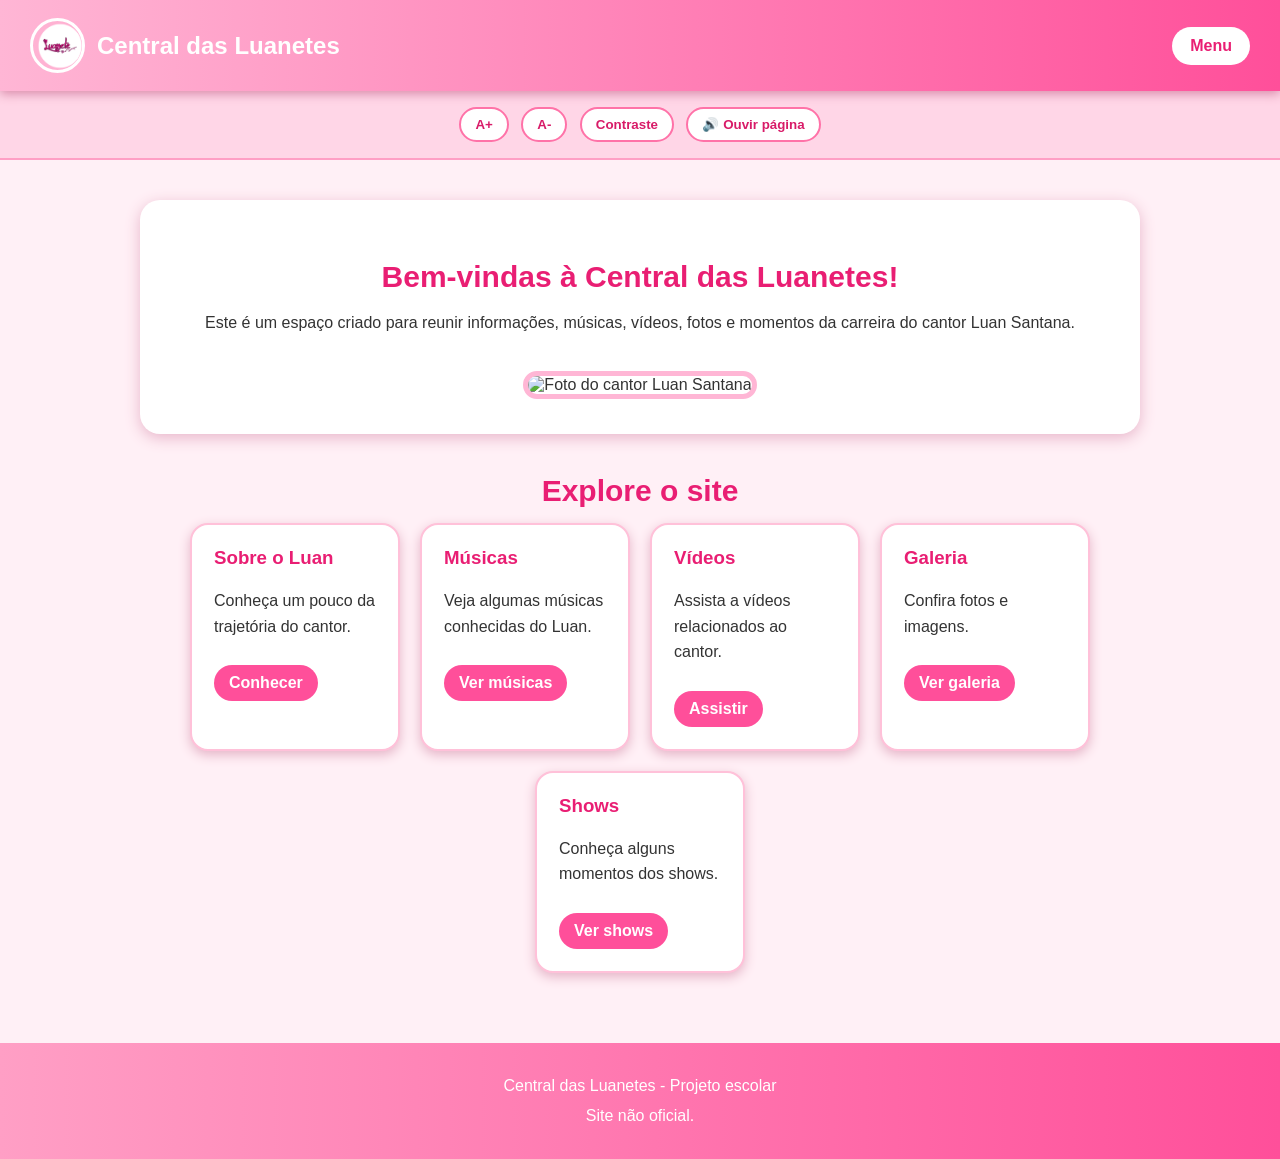
==== index.html @ 30ce3832 "feat(home): introduce inclusive home page for Luan Santana project" ====
<!DOCTYPE html>
<html lang="pt-BR">

<head>
    <meta charset="UTF-8">
    <meta name="viewport" content="width=device-width, initial-scale=1.0">
    <title>Central das Luanetes</title>
    <link rel="stylesheet" href="style.css">
</head>

<body>

    <a class="pular-conteudo" href="#conteudo">
        Pular para o conteúdo
    </a>

    <header>

        <div class="logo">
            <img src="imagens/logo.png" alt="Logo da Central das Luanetes">
            <h1>Central das Luanetes</h1>
        </div>

        <button
            id="btn-menu"
            aria-expanded="false"
            aria-controls="menu-principal"
            aria-label="Abrir menu de navegação">
            Menu
        </button>

        <nav
            id="menu-principal"
            class="menu"
            aria-hidden="true"
            aria-label="Menu principal">

            <ul>
                <li><a href="index.html">Início</a></li>
                <li><a href="luan.html">Sobre o Luan</a></li>
                <li><a href="musicas.html">Músicas</a></li>
                <li><a href="videos.html">Vídeos</a></li>
                <li><a href="galeria.html">Galeria</a></li>
                <li><a href="shows.html">Shows</a></li>
            </ul>

        </nav>

    </header>

    <section class="acessibilidade" aria-label="Controles de acessibilidade">

        <button id="aumentar-fonte" aria-label="Aumentar tamanho da fonte">
            A+
        </button>

        <button id="diminuir-fonte" aria-label="Diminuir tamanho da fonte">
            A-
        </button>

        <button id="contraste" aria-label="Ativar ou desativar alto contraste">
            Contraste
        </button>
        
        <!--ver como isso vai funcionar-->
        <button id="narrar" aria-label="Ouvir o conteúdo da página">
            🔊 Ouvir página
        </button>

    </section>

    <main id="conteudo">

        <section class="inicio">

            <h2>Bem-vindas à Central das Luanetes!</h2>

            <p>
                Este é um espaço criado para reunir informações,
                músicas, vídeos, fotos e momentos da carreira do
                cantor Luan Santana.
            </p>

            <img
                src="imagens/luan.jpg"
                alt="Foto do cantor Luan Santana">

        </section>

        <section>

            <h2>Explore o site</h2>

            <div class="cards">

                <div class="card">
                    <h3>Sobre o Luan</h3>
                    <p>Conheça um pouco da trajetória do cantor.</p>
                    <a href="luan.html">Conhecer</a>
                </div>

                <div class="card">
                    <h3>Músicas</h3>
                    <p>Veja algumas músicas conhecidas do Luan.</p>
                    <a href="musicas.html">Ver músicas</a>
                </div>

                <div class="card">
                    <h3>Vídeos</h3>
                    <p>Assista a vídeos relacionados ao cantor.</p>
                    <a href="videos.html">Assistir</a>
                </div>

                <div class="card">
                    <h3>Galeria</h3>
                    <p>Confira fotos e imagens.</p>
                    <a href="galeria.html">Ver galeria</a>
                </div>

                <div class="card">
                    <h3>Shows</h3>
                    <p>Conheça alguns momentos dos shows.</p>
                    <a href="shows.html">Ver shows</a>
                </div>

            </div>

        </section>

    </main>

    <footer>
        <p>Central das Luanetes - Projeto escolar</p>
        <p>Site não oficial.</p>
    </footer>

    <script src="script.js"></script>
</body>
</html>
---- style.css ----
* {
    box-sizing: border-box;
}

html {
    scroll-behavior: smooth;
}

body {
    font-family: Arial, sans-serif;
    margin: 0;
    background-color: #fff0f6;
    color: #333;
    font-size: 16px;
}

header {
    background: linear-gradient(90deg, #ffb6d5, #ff4f9a);
    color: white;
    padding: 18px 30px;
    display: flex;
    align-items: center;
    justify-content: space-between;
    position: relative;
    box-shadow: 0 3px 10px #d98baa;
}

.logo {
    display: flex;
    align-items: center;
    gap: 12px;
}

.logo img {
    width: 55px;
    height: 55px;
    border-radius: 50%;
    object-fit: cover;
    border: 3px solid white;
}

.logo h1 {
    font-size: 24px;
    margin: 0;
}

#btn-menu {
    background-color: white;
    color: #e91e73;
    border: none;
    border-radius: 20px;
    padding: 10px 18px;
    font-size: 16px;
    font-weight: bold;
    cursor: pointer;
}

#btn-menu:hover {
    background-color: #ffe0ed;
    transform: scale(1.03);
}

.menu {
    display: none;
    position: absolute;
    right: 30px;
    top: 85px;
    background-color: white;
    border: 2px solid #ff8fba;
    border-radius: 12px;
    padding: 10px;
    z-index: 10;
    box-shadow: 0 5px 15px #d9a0b8;
}

.menu.aberto {
    display: block;
}

.menu ul {
    list-style: none;
    margin: 0;
    padding: 0;
}

.menu li {
    margin: 4px 0;
}

.menu a {
    display: block;
    padding: 10px 18px;
    color: #d81b68;
    text-decoration: none;
    font-weight: bold;
    border-radius: 8px;
}

.menu a:hover {
    background-color: #ffd6e7;
}

.acessibilidade {
    background-color: #ffd6e7;
    padding: 12px;
    text-align: center;
    border-bottom: 2px solid #ff9fc5;
}

.acessibilidade button {
    background-color: white;
    color: #d81b68;
    border: 2px solid #ff72a8;
    border-radius: 20px;
    padding: 8px 14px;
    margin: 4px;
    font-weight: bold;
    cursor: pointer;
}

.acessibilidade button:hover {
    background-color: #ff72a8;
    color: white;
}

main {
    max-width: 1050px;
    margin: auto;
    padding: 40px 25px;
}

h2 {
    color: #e91e73;
    text-align: center;
    font-size: 30px;
    margin-bottom: 15px;
}

h3 {
    color: #e91e73;
}

p {
    line-height: 1.6;
}

.inicio {
    text-align: center;
    background-color: white;
    padding: 35px;
    border-radius: 20px;
    box-shadow: 0 4px 15px #e8b6ca;
    margin-bottom: 40px;
}

.inicio h2 {
    color: #e91e73;
}

.inicio img {
    width: 400px;
    max-width: 100%;
    border-radius: 20px;
    border: 5px solid #ffb6d5;
    margin-top: 20px;
}

.cards {
    display: flex;
    justify-content: center;
    gap: 20px;
    flex-wrap: wrap;
}

.card {
    background-color: white;
    width: 210px;
    min-height: 180px;
    padding: 22px;
    border-radius: 18px;
    border: 2px solid #ffc1d9;
    box-shadow: 0 4px 12px #e5b4c7;
    transition: 0.2s;
}

.card:hover {
    transform: translateY(-5px);
    border-color: #ff5c9d;
}

.card h3 {
    margin-top: 0;
}

.card a {
    display: inline-block;
    margin-top: 10px;
    background-color: #ff4f9a;
    color: white;
    text-decoration: none;
    padding: 9px 15px;
    border-radius: 20px;
    font-weight: bold;
}

.card a:hover {
    background-color: #d81b68;
}

.imagem-destaque {
    display: block;
    width: 400px;
    max-width: 100%;
    margin: 25px auto;
    border-radius: 20px;
    border: 5px solid #ffb6d5;
    box-shadow: 0 5px 15px #dba0b9;
}

.galeria {
    display: flex;
    justify-content: center;
    flex-wrap: wrap;
    gap: 20px;
}

.galeria img {
    width: 280px;
    height: 210px;
    object-fit: cover;
    border-radius: 18px;
    border: 4px solid #ffb6d5;
    box-shadow: 0 4px 12px #dca5ba;
    transition: 0.2s;
}

.galeria img:hover {
    transform: scale(1.03);
    border-color: #ff4f9a;
}

.video {
    max-width: 750px;
    margin: 30px auto;
}

.video iframe {
    width: 100%;
    height: 420px;
    border: 5px solid #ffb6d5;
    border-radius: 18px;
}

a {
    color: #d81b68;
}

a:hover {
    color: #ff1f7a;
}

button:focus,
a:focus {
    outline: 3px solid #000;
    outline-offset: 3px;
}

.pular-conteudo {
    position: absolute;
    left: -9999px;
}

.pular-conteudo:focus {
    left: 10px;
    top: 10px;
    background-color: white;
    color: #000;
    padding: 10px;
    border: 2px solid #000;
    z-index: 100;
}

footer {
    background: linear-gradient(90deg, #ff9fc5, #ff4f9a);
    color: white;
    text-align: center;
    padding: 25px;
    margin-top: 30px;
}

footer p {
    margin: 5px;
}

body.alto-contraste {
    background-color: #000;
    color: #fff;
}

body.alto-contraste header {
    background: #000;
    border-bottom: 3px solid #fff;
}

body.alto-contraste h2,
body.alto-contraste h3 {
    color: #ffff00;
}

body.alto-contraste .inicio,
body.alto-contraste .card {
    background-color: #000;
    color: #fff;
    border: 2px solid #fff;
}

body.alto-contraste a {
    color: #ffff00;
}

body.alto-contraste .acessibilidade {
    background-color: #000;
    border-bottom: 2px solid #fff;
}

body.alto-contraste .acessibilidade button {
    background-color: #000;
    color: #fff;
    border: 2px solid #fff;
}

body.alto-contraste footer {
    background: #000;
    border-top: 2px solid #fff;
}
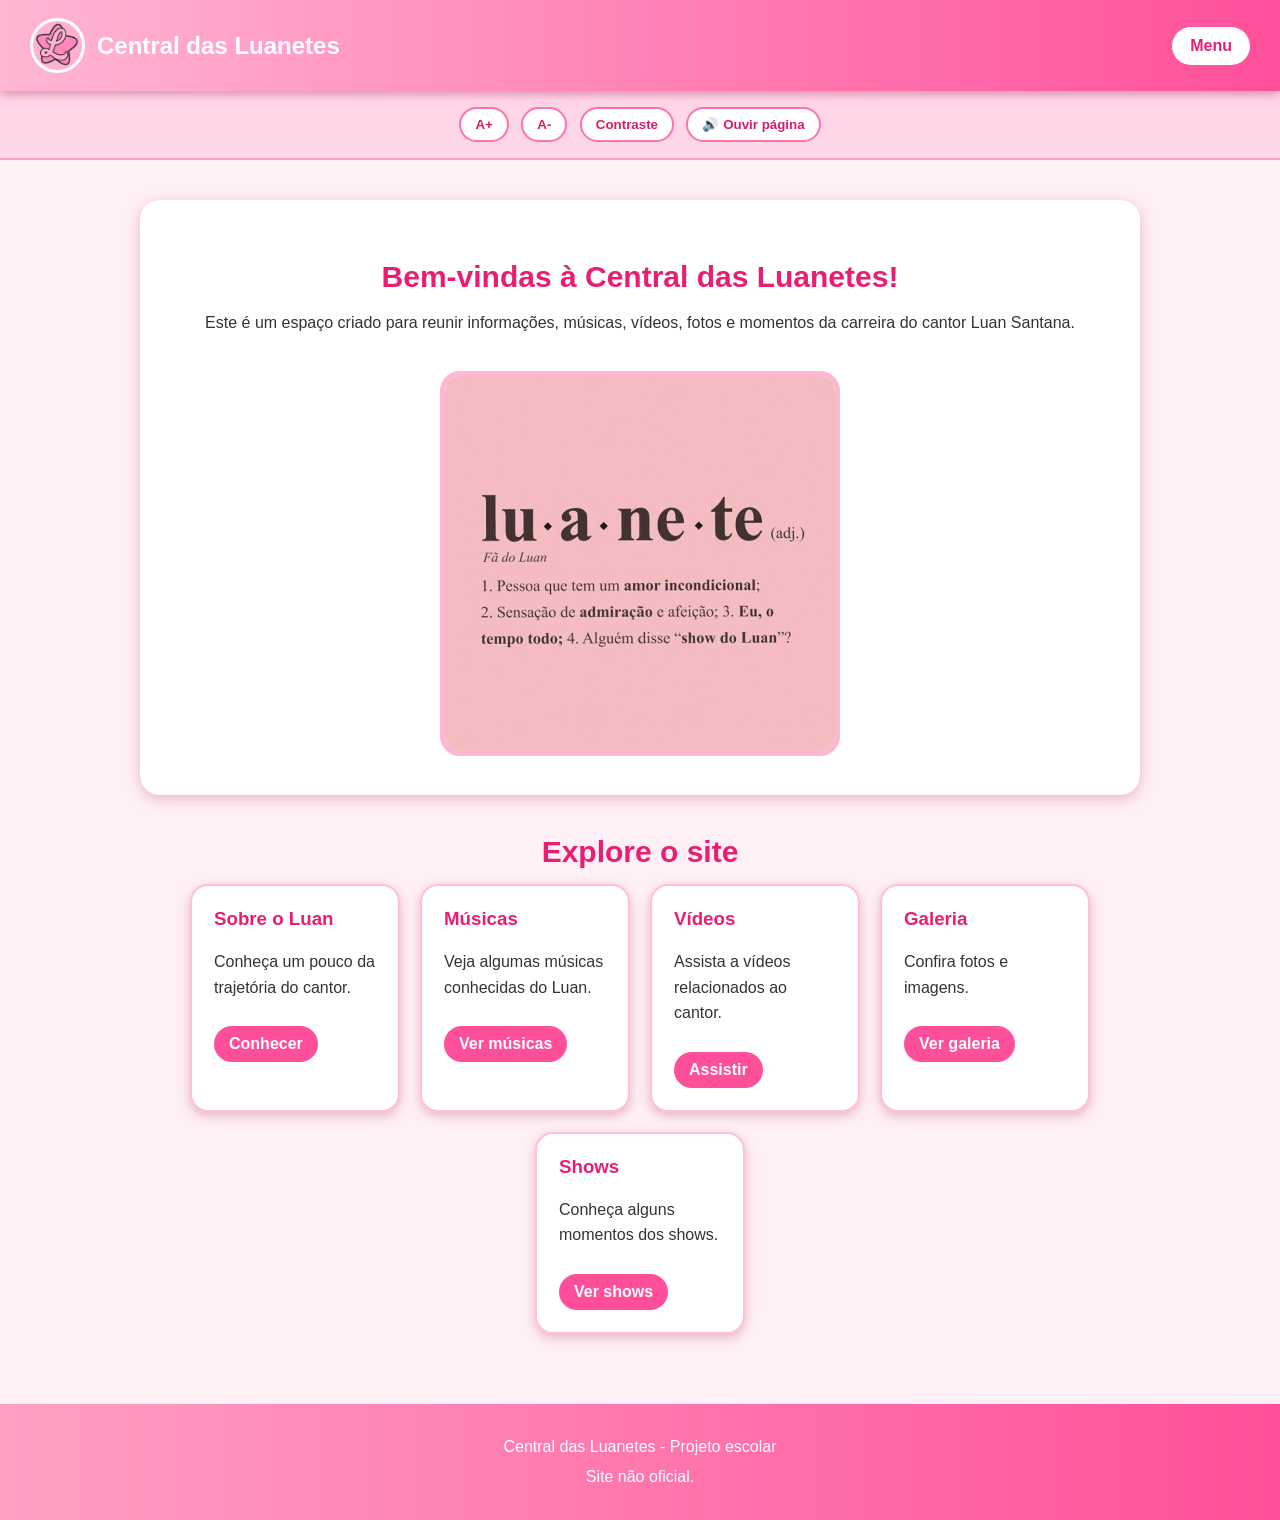
==== commit b59ca23b: "feat(images): add images to the home page" ====
--- a/index.html
+++ b/index.html
@@ -82,7 +82,7 @@
             </p>
 
             <img
-                src="imagens/luan.jpg"
+                src="imagens/luanete.jpg"
                 alt="Foto do cantor Luan Santana">
 
         </section>
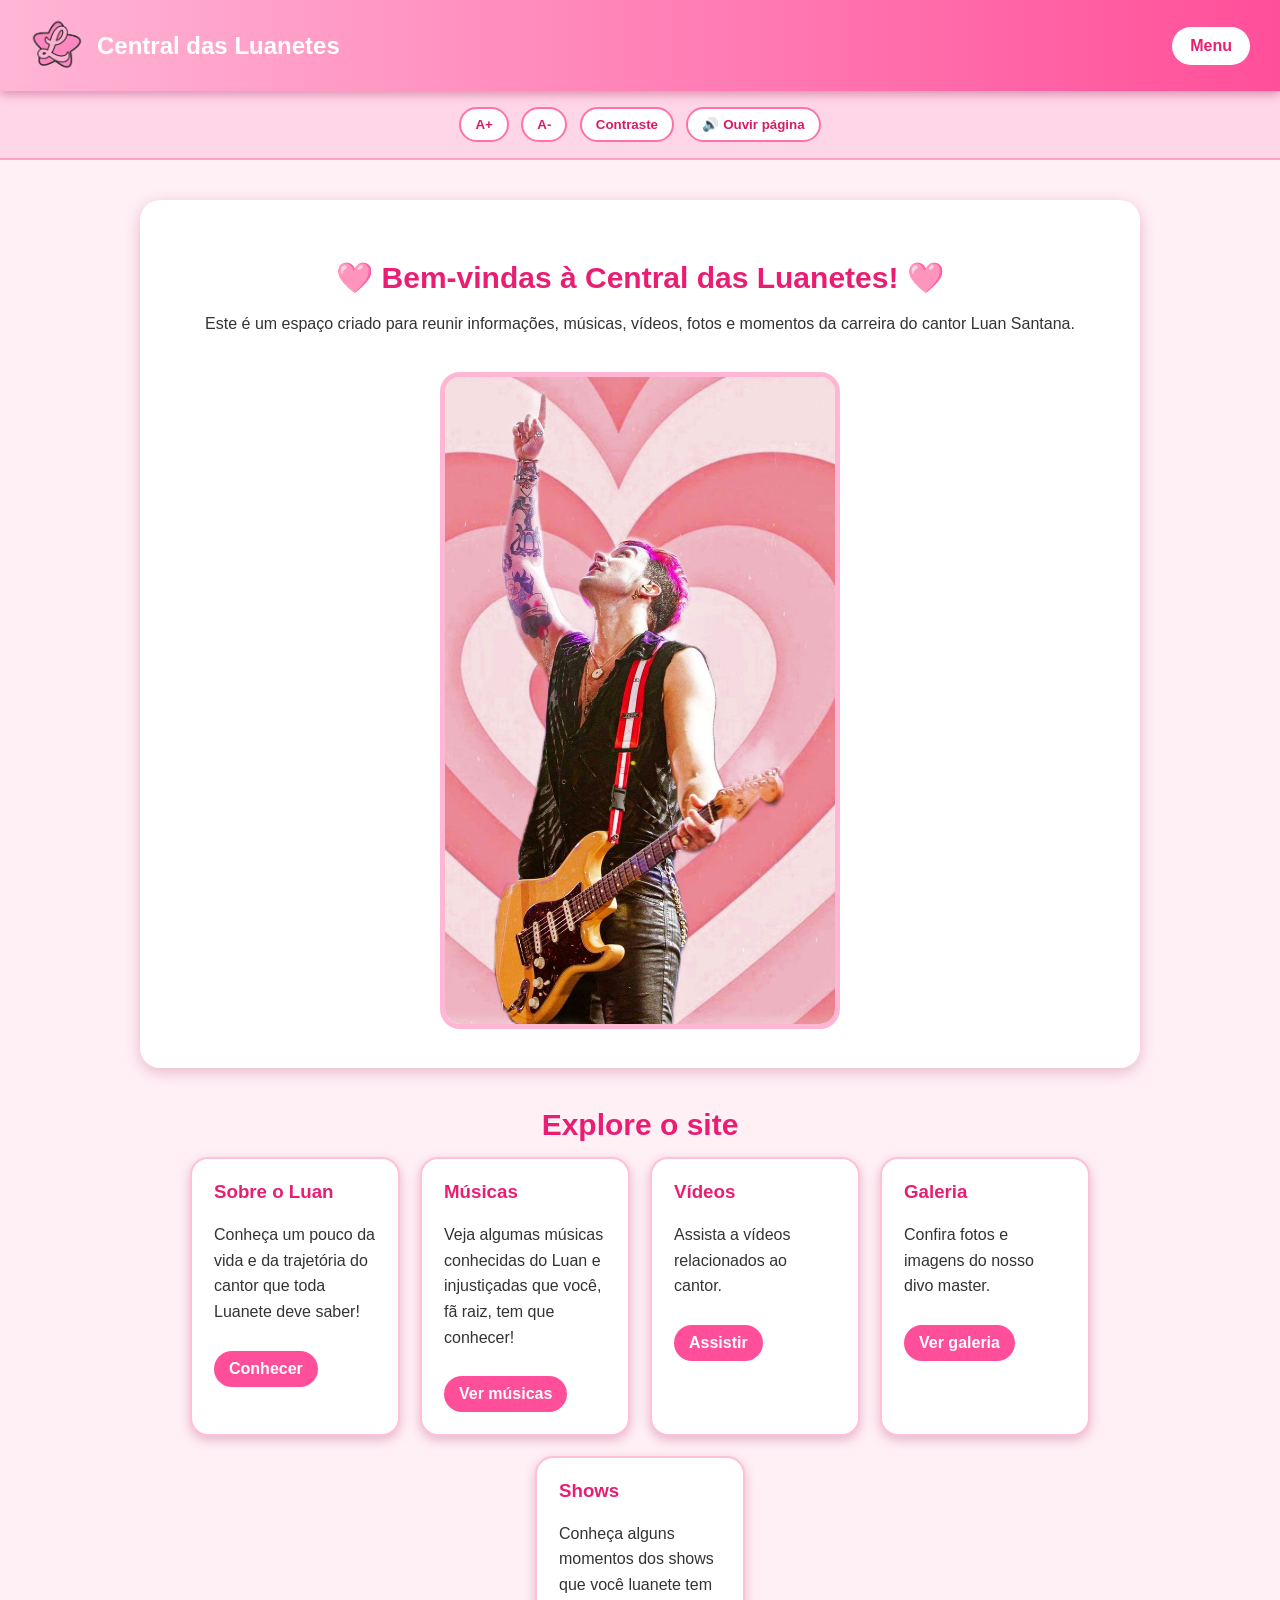
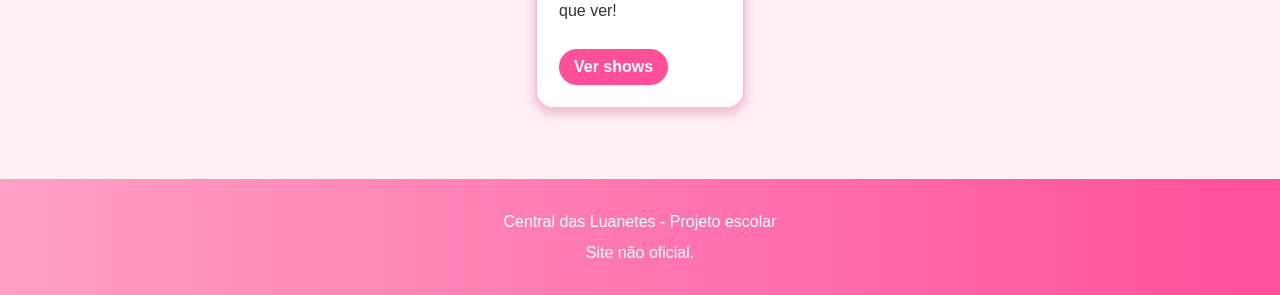
==== commit 0273f361: "style: update main image and logo border" ====
--- a/index.html
+++ b/index.html
@@ -73,7 +73,7 @@
 
         <section class="inicio">
 
-            <h2>Bem-vindas à Central das Luanetes!</h2>
+            <h2>🩷 Bem-vindas à Central das Luanetes! 🩷</h2>
 
             <p>
                 Este é um espaço criado para reunir informações,
@@ -82,7 +82,7 @@
             </p>
 
             <img
-                src="imagens/luanete.jpg"
+                src="imagens/luanHome.jpg"
                 alt="Foto do cantor Luan Santana">
 
         </section>
@@ -95,13 +95,13 @@
 
                 <div class="card">
                     <h3>Sobre o Luan</h3>
-                    <p>Conheça um pouco da trajetória do cantor.</p>
+                    <p>Conheça um pouco da vida e da trajetória do cantor que toda Luanete deve saber!</p>
                     <a href="luan.html">Conhecer</a>
                 </div>
 
                 <div class="card">
                     <h3>Músicas</h3>
-                    <p>Veja algumas músicas conhecidas do Luan.</p>
+                    <p>Veja algumas músicas conhecidas do Luan e injustiçadas que você, fã raiz, tem que conhecer!</p>
                     <a href="musicas.html">Ver músicas</a>
                 </div>
 
@@ -113,13 +113,13 @@
 
                 <div class="card">
                     <h3>Galeria</h3>
-                    <p>Confira fotos e imagens.</p>
+                    <p>Confira fotos e imagens do nosso divo master.</p>
                     <a href="galeria.html">Ver galeria</a>
                 </div>
 
                 <div class="card">
                     <h3>Shows</h3>
-                    <p>Conheça alguns momentos dos shows.</p>
+                    <p>Conheça alguns momentos dos shows que você luanete tem que ver!</p>
                     <a href="shows.html">Ver shows</a>
                 </div>
 
--- a/style.css
+++ b/style.css
@@ -36,7 +36,6 @@
     height: 55px;
     border-radius: 50%;
     object-fit: cover;
-    border: 3px solid white;
 }
 
 .logo h1 {
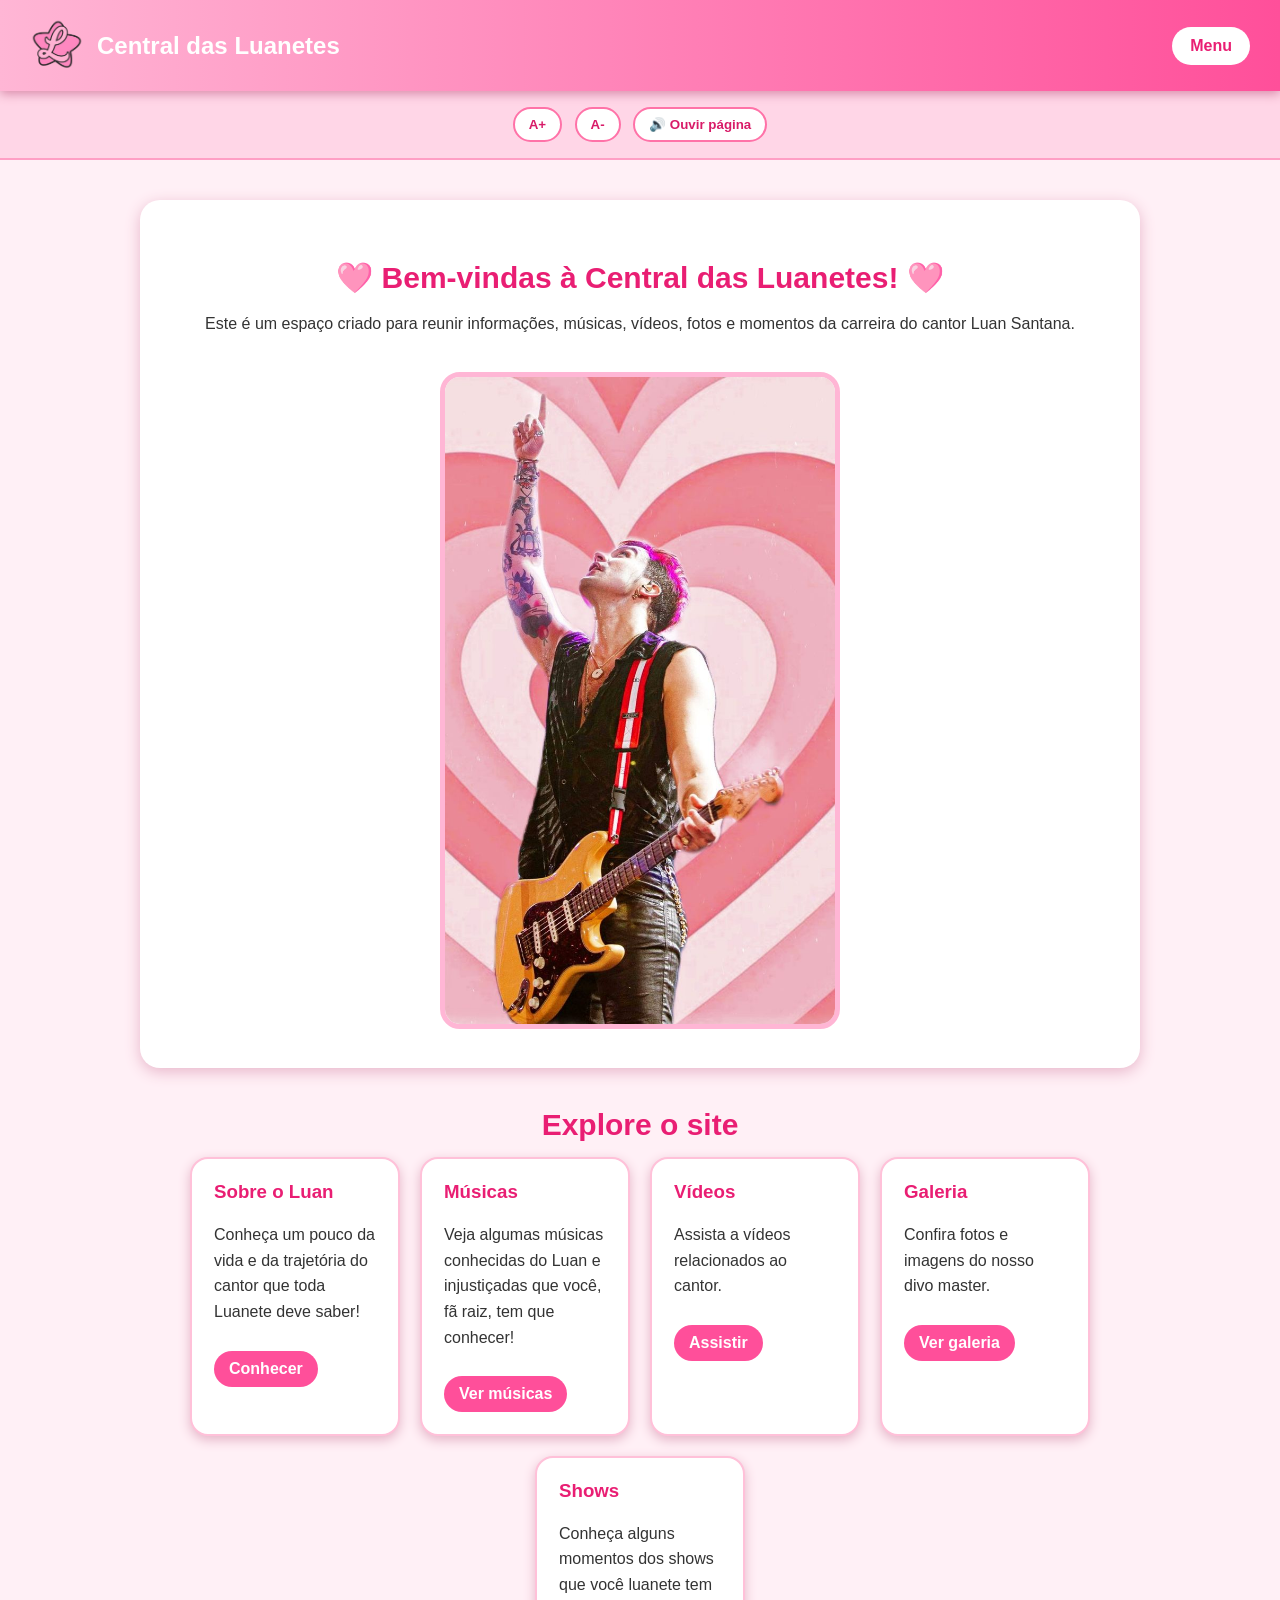
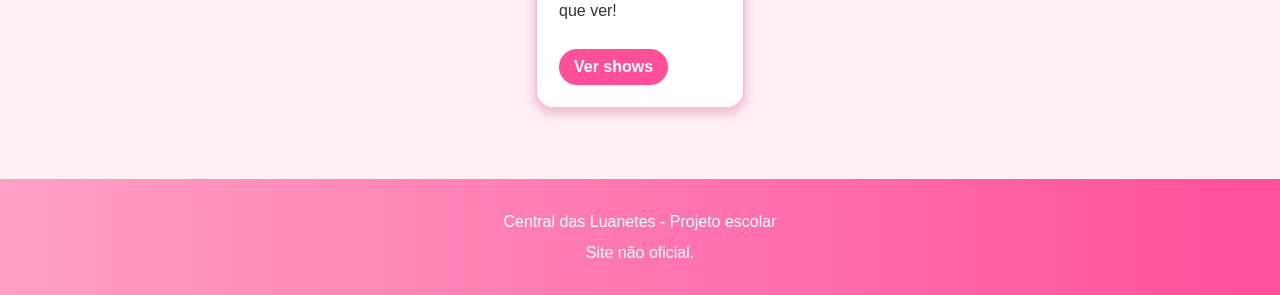
==== commit 9012dcc8: "feat(shows): add concert schedule" ====
--- a/index.html
+++ b/index.html
@@ -1,139 +1,123 @@
-<!DOCTYPE html>
+<!doctype html>
 <html lang="pt-BR">
+  <head>
+    <meta charset="UTF-8" />
+    <meta name="viewport" content="width=device-width, initial-scale=1.0" />
+    <title>Central das Luanetes</title>
+    <link rel="stylesheet" href="style.css" />
+  </head>
 
-<head>
-    <meta charset="UTF-8">
-    <meta name="viewport" content="width=device-width, initial-scale=1.0">
-    <title>Central das Luanetes</title>
-    <link rel="stylesheet" href="style.css">
-</head>
-
-<body>
-
-    <a class="pular-conteudo" href="#conteudo">
-        Pular para o conteúdo
-    </a>
+  <body>
+    <a class="pular-conteudo" href="#conteudo"> Pular para o conteúdo </a>
 
     <header>
+      <div class="logo">
+        <img src="imagens/logo.jpg" alt="Logo da Central das Luanetes" />
+        <h1>Central das Luanetes</h1>
+      </div>
 
-        <div class="logo">
-            <img src="imagens/logo.png" alt="Logo da Central das Luanetes">
-            <h1>Central das Luanetes</h1>
-        </div>
+      <button
+        id="btn-menu"
+        aria-expanded="false"
+        aria-controls="menu-principal"
+        aria-label="Abrir menu de navegação"
+      >
+        Menu
+      </button>
 
-        <button
-            id="btn-menu"
-            aria-expanded="false"
-            aria-controls="menu-principal"
-            aria-label="Abrir menu de navegação">
-            Menu
-        </button>
-
-        <nav
-            id="menu-principal"
-            class="menu"
-            aria-hidden="true"
-            aria-label="Menu principal">
-
-            <ul>
-                <li><a href="index.html">Início</a></li>
-                <li><a href="luan.html">Sobre o Luan</a></li>
-                <li><a href="musicas.html">Músicas</a></li>
-                <li><a href="videos.html">Vídeos</a></li>
-                <li><a href="galeria.html">Galeria</a></li>
-                <li><a href="shows.html">Shows</a></li>
-            </ul>
-
-        </nav>
-
+      <nav
+        id="menu-principal"
+        class="menu"
+        aria-hidden="true"
+        aria-label="Menu principal"
+      >
+        <ul>
+          <li><a href="index.html">Início</a></li>
+          <li><a href="luan.html">Sobre o Luan</a></li>
+          <li><a href="musicas.html">Músicas</a></li>
+          <li><a href="videos.html">Vídeos</a></li>
+          <li><a href="galeria.html">Galeria</a></li>
+          <li><a href="shows.html">Shows</a></li>
+        </ul>
+      </nav>
     </header>
 
     <section class="acessibilidade" aria-label="Controles de acessibilidade">
+      <button id="aumentar-fonte" aria-label="Aumentar tamanho da fonte">
+        A+
+      </button>
 
-        <button id="aumentar-fonte" aria-label="Aumentar tamanho da fonte">
-            A+
-        </button>
+      <button id="diminuir-fonte" aria-label="Diminuir tamanho da fonte">
+        A-
+      </button>
 
-        <button id="diminuir-fonte" aria-label="Diminuir tamanho da fonte">
-            A-
-        </button>
-
-        <button id="contraste" aria-label="Ativar ou desativar alto contraste">
-            Contraste
-        </button>
-        
-        <!--ver como isso vai funcionar-->
-        <button id="narrar" aria-label="Ouvir o conteúdo da página">
-            🔊 Ouvir página
-        </button>
-
+      <button id="narrar" aria-label="Ouvir o conteúdo da página">
+        🔊 Ouvir página
+      </button>
     </section>
 
     <main id="conteudo">
+      <section class="inicio">
+        <h2>🩷 Bem-vindas à Central das Luanetes! 🩷</h2>
 
-        <section class="inicio">
+        <p>
+          Este é um espaço criado para reunir informações, músicas, vídeos,
+          fotos e momentos da carreira do cantor Luan Santana.
+        </p>
 
-            <h2>🩷 Bem-vindas à Central das Luanetes! 🩷</h2>
+        <img src="imagens/luanHome.jpg" alt="Foto do cantor Luan Santana" />
+      </section>
 
+      <section>
+        <h2>Explore o site</h2>
+
+        <div class="cards">
+          <div class="card">
+            <h3>Sobre o Luan</h3>
             <p>
-                Este é um espaço criado para reunir informações,
-                músicas, vídeos, fotos e momentos da carreira do
-                cantor Luan Santana.
+              Conheça um pouco da vida e da trajetória do cantor que toda
+              Luanete deve saber!
             </p>
+            <a href="luan.html">Conhecer</a>
+          </div>
 
-            <img
-                src="imagens/luanHome.jpg"
-                alt="Foto do cantor Luan Santana">
+          <div class="card">
+            <h3>Músicas</h3>
+            <p>
+              Veja algumas músicas conhecidas do Luan e injustiçadas que você,
+              fã raiz, tem que conhecer!
+            </p>
+            <a href="musicas.html">Ver músicas</a>
+          </div>
 
-        </section>
+          <div class="card">
+            <h3>Vídeos</h3>
+            <p>Assista a vídeos relacionados ao cantor.</p>
+            <a href="videos.html">Assistir</a>
+          </div>
 
-        <section>
+          <div class="card">
+            <h3>Galeria</h3>
+            <p>Confira fotos e imagens do nosso divo master.</p>
+            <a href="galeria.html">Ver galeria</a>
+          </div>
 
-            <h2>Explore o site</h2>
-
-            <div class="cards">
-
-                <div class="card">
-                    <h3>Sobre o Luan</h3>
-                    <p>Conheça um pouco da vida e da trajetória do cantor que toda Luanete deve saber!</p>
-                    <a href="luan.html">Conhecer</a>
-                </div>
-
-                <div class="card">
-                    <h3>Músicas</h3>
-                    <p>Veja algumas músicas conhecidas do Luan e injustiçadas que você, fã raiz, tem que conhecer!</p>
-                    <a href="musicas.html">Ver músicas</a>
-                </div>
-
-                <div class="card">
-                    <h3>Vídeos</h3>
-                    <p>Assista a vídeos relacionados ao cantor.</p>
-                    <a href="videos.html">Assistir</a>
-                </div>
-
-                <div class="card">
-                    <h3>Galeria</h3>
-                    <p>Confira fotos e imagens do nosso divo master.</p>
-                    <a href="galeria.html">Ver galeria</a>
-                </div>
-
-                <div class="card">
-                    <h3>Shows</h3>
-                    <p>Conheça alguns momentos dos shows que você luanete tem que ver!</p>
-                    <a href="shows.html">Ver shows</a>
-                </div>
-
-            </div>
-
-        </section>
-
+          <div class="card">
+            <h3>Shows</h3>
+            <p>
+              Conheça alguns momentos dos shows que você luanete tem que ver!
+            </p>
+            <a href="shows.html">Ver shows</a>
+          </div>
+        </div>
+      </section>
     </main>
 
     <footer>
-        <p>Central das Luanetes - Projeto escolar</p>
-        <p>Site não oficial.</p>
+      <p>Central das Luanetes - Projeto escolar</p>
+      <p>Site não oficial.</p>
     </footer>
 
     <script src="script.js"></script>
-</body>
-</html>+  </body>
+</html>
--- a/style.css
+++ b/style.css
@@ -208,7 +208,7 @@
 
 .imagem-destaque {
     display: block;
-    width: 400px;
+    width: 700px;
     max-width: 100%;
     margin: 25px auto;
     border-radius: 20px;
@@ -216,26 +216,55 @@
     box-shadow: 0 5px 15px #dba0b9;
 }
 
-.galeria {
-    display: flex;
-    justify-content: center;
-    flex-wrap: wrap;
-    gap: 20px;
-}
-
-.galeria img {
-    width: 280px;
-    height: 210px;
-    object-fit: cover;
-    border-radius: 18px;
+.texto-centralizado {
+    text-align: center;
+    max-width: 700px;
+    margin: 0 auto 35px;
+}
+
+.secao-galeria {
+    background-color: white;
+    padding: 25px;
+    margin-bottom: 40px;
+    border-radius: 20px;
+    border: 2px solid #ffc1d9;
+    box-shadow: 0 4px 12px #e5b4c7;
+}
+
+.secao-galeria h3 {
+    color: #e91e73;
+    text-align: center;
+    font-size: 25px;
+    margin-top: 0;
+    margin-bottom: 8px;
+}
+
+.secao-galeria > p {
+    text-align: center;
+    margin-bottom: 25px;
+}
+
+.galeria-pinterest {
+    columns: 3 220px;
+    column-gap: 18px;
+}
+
+.galeria-pinterest img {
+    width: 100%;
+    height: auto;
+    display: block;
+    margin-bottom: 18px;
+    border-radius: 16px;
     border: 4px solid #ffb6d5;
     box-shadow: 0 4px 12px #dca5ba;
+    break-inside: avoid;
     transition: 0.2s;
 }
 
-.galeria img:hover {
-    transform: scale(1.03);
+.galeria-pinterest img:hover {
+    transform: scale(1.02);
     border-color: #ff4f9a;
+    box-shadow: 0 6px 15px #d98baa;
 }
 
 .video {
@@ -331,4 +360,112 @@
 body.alto-contraste footer {
     background: #000;
     border-top: 2px solid #fff;
+}
+
+.texto-centralizado {
+    text-align: center;
+    max-width: 700px;
+    margin: 0 auto 35px;
+}
+
+.mes-agenda {
+    margin-bottom: 45px;
+}
+
+.mes-agenda h3 {
+    color: #e91e73;
+    font-size: 24px;
+    margin-bottom: 20px;
+    border-bottom: 2px solid #ffb6d5;
+    padding-bottom: 8px;
+}
+
+.container-shows {
+    display: flex;
+    flex-direction: column;
+    gap: 0;
+}
+
+.show-container {
+    display: flex;
+    align-items: center;
+
+    padding: 18px 10px;
+
+    background-color: transparent;
+
+    border: none;
+    border-bottom: 1px solid #ffd1e2;
+
+    box-shadow: none;
+
+    width: 100%;
+
+    transition: 0.2s;
+}
+
+.show-container:hover {
+    background-color: #fff0f6;
+    transform: none;
+}
+
+.data-show {
+    width: 65px;
+    min-width: 65px;
+
+    text-align: center;
+
+    border-right: 2px solid #ffb6d5;
+
+    padding-right: 15px;
+    margin-right: 20px;
+
+    color: #d81b68;
+}
+
+.data-show strong {
+    display: block;
+    font-size: 28px;
+    line-height: 1;
+}
+
+.data-show span {
+    display: block;
+    font-size: 11px;
+    font-weight: bold;
+    margin-top: 5px;
+    letter-spacing: 1px;
+}
+
+.info-show h4 {
+    color: #d81b68;
+    font-size: 19px;
+    margin: 0 0 7px;
+}
+
+.info-show p {
+    margin: 3px 0;
+    font-size: 14px;
+}
+
+.aviso-agenda {
+    background-color: #ffd6e7;
+
+    border-left: 6px solid #ff4f9a;
+
+    padding: 20px;
+
+    border-radius: 12px;
+
+    margin-top: 20px;
+    margin-bottom: 30px;
+}
+
+.aviso-agenda strong {
+    color: #d81b68;
+    font-size: 18px;
+}
+
+.aviso-agenda p {
+    margin-bottom: 0;
 }
